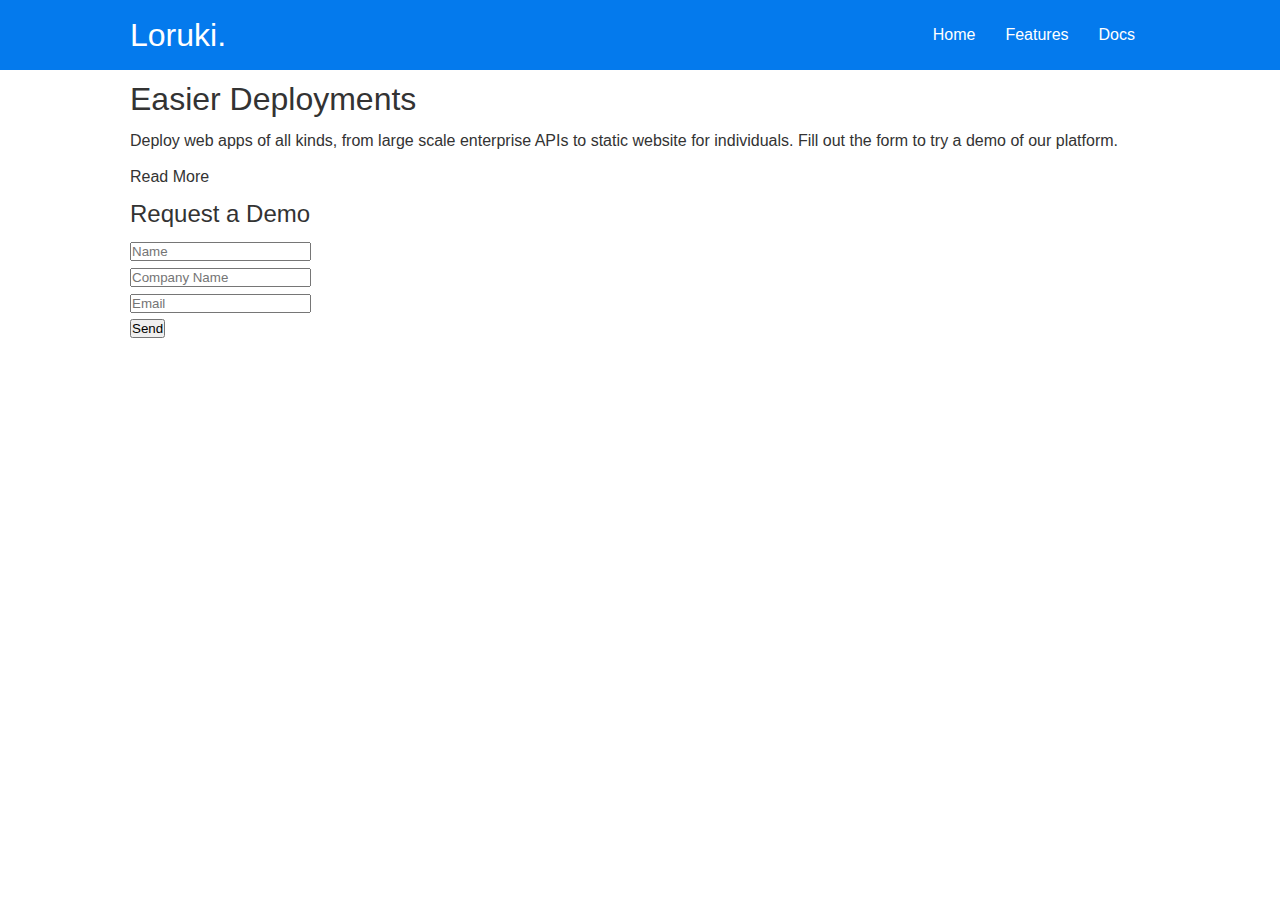
==== index.html @ 9edeaf39 "Add structure and text for showcase area" ====
<!doctype html>
<html lang="en">
<head>
    <meta charset="UTF-8">
    <meta name="viewport"
          content="width=device-width, user-scalable=no, initial-scale=1.0, maximum-scale=1.0, minimum-scale=1.0">
    <meta http-equiv="X-UA-Compatible" content="ie=edge">
    <link rel="stylesheet" href="css/style.css">
    <title>Loruki | Cloud Hosting For Everyone</title>
</head>
<body>
    <!--Navbar-->
    <div class="navbar">
        <div class="container flex">
            <h1 class="logo">Loruki.</h1>
            <nav>
                <ul>
                    <li><a href="index.html">Home</a></li>
                    <li><a href="feature.html">Features</a></li>
                    <li><a href="docs.html">Docs</a></li>
                </ul>
            </nav>
        </div>
    </div>

    <!--Showcase-->
    <section class="showcase">
        <div class="container grid">
            <div class="showcase-text">
                <h1>Easier Deployments</h1>
                <p>Deploy web apps of all kinds, from large scale enterprise APIs to static website for individuals.
                Fill out the form to try a demo of our platform.</p>
                <a href="features.html" class="btn bt-outline">Read More</a>
            </div>
            <div class="showcase-form card">
                <h2>Request a Demo</h2>
                <form>
                    <div class="form-control">
                        <label for="name"></label>
                        <input type="text" name="name" id="name" placeholder="Name" required>
                    </div>
                    <div class="form-control">
                        <label for="company"></label>
                        <input type="text" name="company" id="company" placeholder="Company Name" required>
                    </div>
                    <div class="form-control">
                        <label for="email"></label>
                        <input type="email" name="email" id="email" placeholder="Email" required>
                    </div>
                    <input type="submit" value="Send" class="btn btn-primary">
                </form>
            </div>
        </div>
    </section>
</body>
</html>
---- css/style.css ----
* {
    box-sizing: border-box;
    margin: 0;
    padding: 0;
}

body {
    font-family: Lato, sans-serif;
    color: #333;
    line-height: 1.6;
}

ul {
    list-style-type: none;
}

a {
    text-decoration: none;
    color: #333333;
}

h1, h2 {
    font-weight: 300;
    line-height: 1.2;
    margin: 10px 0;
}

p {
    margin: 10px 0;
}

img {
    width: 100%;
}

.navbar {
    background-color: #047aed;
    color: #ffffff;
    height: 70px;
}

.navbar .flex {
    display: flex;
    justify-content: space-between;
    align-items: center;
}

.navbar  ul {
    display: flex;
}

.navbar a {
    color: #ffffff;
    padding: 10px;
    margin: 0 5px;
}

.navbar a:hover {
    border-bottom: 2px solid #ffffff;
}

.container {
    max-width: 1100px;
    margin: 0 auto;
    overflow: auto;
    padding: 0 40px;
}

.flex {
    display: flex;
    justify-content: center;
    align-items: center;
    height: 100%;
}
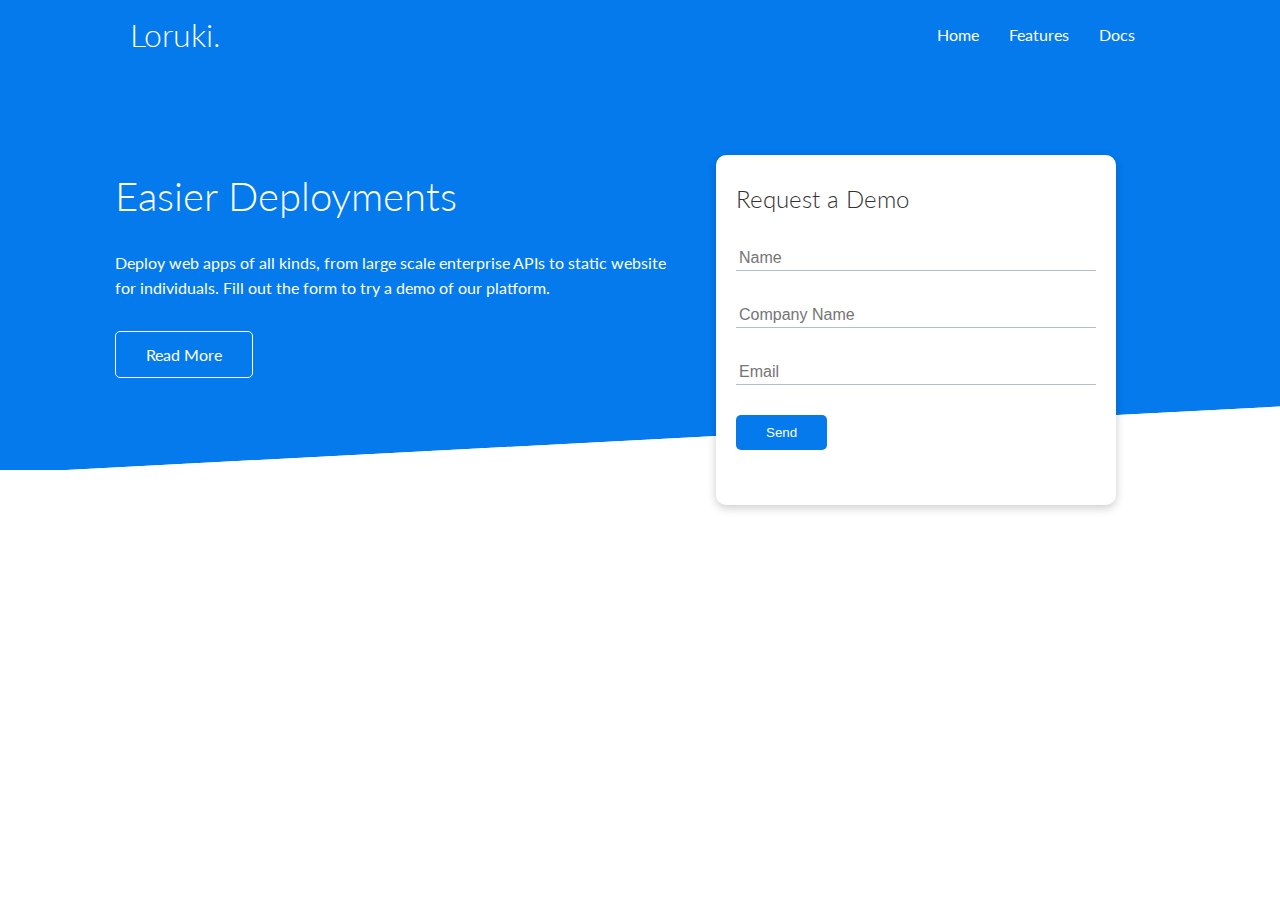
==== commit c4b09b6e: "Add styling for showcase area" ====
--- a/index.html
+++ b/index.html
@@ -30,7 +30,7 @@
                 <h1>Easier Deployments</h1>
                 <p>Deploy web apps of all kinds, from large scale enterprise APIs to static website for individuals.
                 Fill out the form to try a demo of our platform.</p>
-                <a href="features.html" class="btn bt-outline">Read More</a>
+                <a href="features.html" class="btn btn-outline">Read More</a>
             </div>
             <div class="showcase-form card">
                 <h2>Request a Demo</h2>
--- a/css/style.css
+++ b/css/style.css
@@ -1,3 +1,9 @@
+@import url('https://fonts.googleapis.com/css2?family=Lato:wght@300&display=swap');
+
+:root {
+    --primary-color: #047aed;
+}
+
 * {
     box-sizing: border-box;
     margin: 0;
@@ -5,7 +11,7 @@
 }
 
 body {
-    font-family: Lato, sans-serif;
+    font-family: 'Lato', sans-serif;
     color: #333;
     line-height: 1.6;
 }
@@ -33,8 +39,10 @@
     width: 100%;
 }
 
+/*Navbar styling*/
+
 .navbar {
-    background-color: #047aed;
+    background-color: var(--primary-color);
     color: #ffffff;
     height: 70px;
 }
@@ -59,11 +67,102 @@
     border-bottom: 2px solid #ffffff;
 }
 
+.showcase {
+    background-color: var(--primary-color);
+    height: 400px;
+    color: #ffffff;
+    position: relative;
+}
+
+.showcase h1 {
+    font-size: 40px;
+}
+
+.showcase p {
+    padding: 20px 0;
+}
+
+.showcase .grid {
+    grid-template-columns: 55% 45%;
+    gap: 30px;
+    overflow: visible;
+}
+
+.showcase-form {
+    position: relative;
+    top: 60px;
+    height: 350px;
+    width: 400px;
+    padding: 40px;
+    z-index: 100;
+}
+
+.showcase-form .form-control {
+    margin: 30px 0;
+}
+
+.showcase-form input[type="text"],
+.showcase-form input[type="email"] {
+    border: none;
+    border-bottom: 1px solid #b4becb;
+    width: 100%;
+    padding: 3px;
+    font-size: 16px;
+}
+
+.showcase-form input:focus {
+    outline: none;
+}
+
+.showcase::before,
+.showcase::after {
+    content:'';
+    position: absolute;
+    height: 100px;
+    bottom: -70px;
+    right: 0;
+    left: 0;
+    background-color: #ffffff;
+    transform: skewY(-3deg);
+    -webkit-transform: skewY(-3deg);
+    -moz-transform: skewY(-3deg);
+    -ms-transform: skewY(-3deg);
+}
+
+/*Utilities*/
 .container {
     max-width: 1100px;
     margin: 0 auto;
     overflow: auto;
     padding: 0 40px;
+}
+
+.card {
+    background-color: #ffffff;
+    color: #333333;
+    border-radius: 10px;
+    box-shadow: 0 3px 10px rgba(0, 0, 0, 0.2);
+    padding: 20px;
+    margin: 10px;
+}
+
+.btn {
+    display: inline-block;
+    padding: 10px 30px;
+    cursor: pointer;
+    background-color: var(--primary-color);
+    color: #ffffff;
+    border: none;
+    border-radius: 5px;
+}
+
+.btn-outline {
+    background-color: transparent;
+    border: 1px solid #ffffff;
+}
+
+.btn:hover {
+    transform: scale(0.98);
 }
 
 .flex {
@@ -72,3 +171,12 @@
     align-items: center;
     height: 100%;
 }
+
+.grid {
+    display: grid;
+    grid-template-columns: repeat(2, 1fr);
+    gap: 20px;
+    justify-content: center;
+    align-items: center;
+    height: 100%;
+}
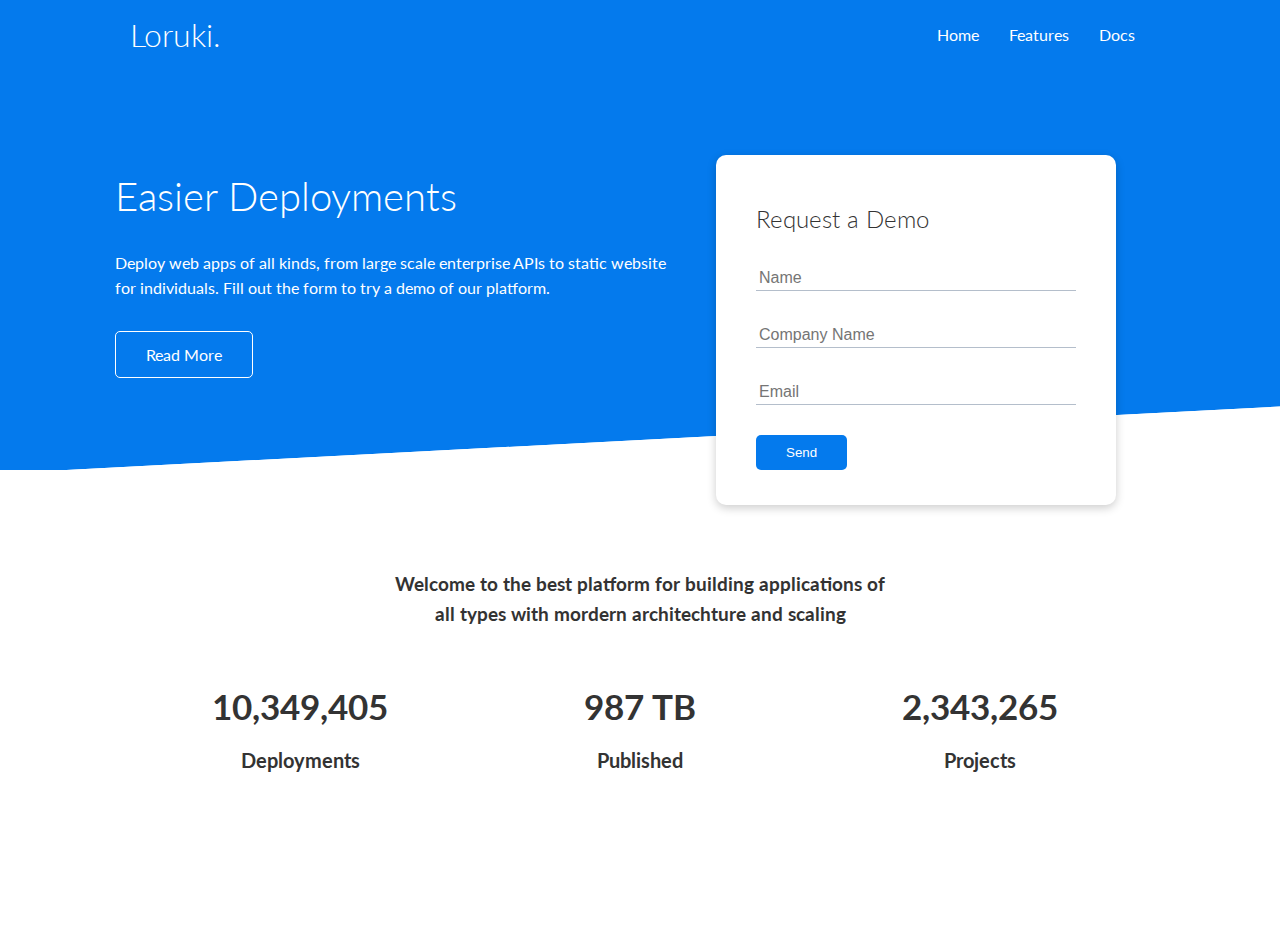
==== commit e9687644: "Add stats section structure and styling" ====
--- a/index.html
+++ b/index.html
@@ -5,6 +5,8 @@
     <meta name="viewport"
           content="width=device-width, user-scalable=no, initial-scale=1.0, maximum-scale=1.0, minimum-scale=1.0">
     <meta http-equiv="X-UA-Compatible" content="ie=edge">
+    <link rel="stylesheet" href="https://cdnjs.cloudflare.com/ajax/libs/font-awesome/6.1.1/css/all.min.css" integrity="sha512-KfkfwYDsLkIlwQp6LFnl8zNdLGxu9YAA1QvwINks4PhcElQSvqcyVLLD9aMhXd13uQjoXtEKNosOWaZqXgel0g==" crossorigin="anonymous" referrerpolicy="no-referrer" />
+    <link rel="stylesheet" href="css/utilities.css">
     <link rel="stylesheet" href="css/style.css">
     <title>Loruki | Cloud Hosting For Everyone</title>
 </head>
@@ -52,5 +54,33 @@
             </div>
         </div>
     </section>
+
+    <!--Stats-->
+    <section class="stats">
+        <div class="container">
+            <h3 class="stats-heading text-center my-1">
+                Welcome to the best platform for building applications of all types with mordern architechture and
+                scaling
+            </h3>
+
+            <div class="grid grid-3 text-center my-4">
+                <div>
+                    <i class="fas fa-server fa-3x"></i>
+                    <h3>10,349,405</h3>
+                    <p class="text-secondary">Deployments</p>
+                </div>
+                <div>
+                    <i class="fas fa-upload fa-3x"></i>
+                    <h3>987 TB</h3>
+                    <p class="text-secondary">Published</p>
+                </div>
+                <div>
+                    <i class="fas fa-project-diagram fa-3x"></i>
+                    <h3>2,343,265</h3>
+                    <p class="text-secondary">Projects</p>
+                </div>
+            </div>
+        </div>
+    </section>
 </body>
 </html>--- a/css/utilities.css
+++ b/css/utilities.css
@@ -0,0 +1,142 @@
+.container {
+    max-width: 1100px;
+    margin: 0 auto;
+    overflow: auto;
+    padding: 0 40px;
+}
+
+.card {
+    background-color: #ffffff;
+    color: #333333;
+    border-radius: 10px;
+    box-shadow: 0 3px 10px rgba(0, 0, 0, 0.2);
+    padding: 20px;
+    margin: 10px;
+}
+
+.btn {
+    display: inline-block;
+    padding: 10px 30px;
+    cursor: pointer;
+    background-color: var(--primary-color);
+    color: #ffffff;
+    border: none;
+    border-radius: 5px;
+}
+
+.btn-outline {
+    background-color: transparent;
+    border: 1px solid #ffffff;
+}
+
+.btn:hover {
+    transform: scale(0.98);
+}
+
+.text-center {
+    text-align: center;
+}
+
+.flex {
+    display: flex;
+    justify-content: center;
+    align-items: center;
+    height: 100%;
+}
+
+.grid {
+    display: grid;
+    grid-template-columns: repeat(2, 1fr);
+    gap: 20px;
+    justify-content: center;
+    align-items: center;
+    height: 100%;
+}
+
+.grid-3 {
+    grid-template-columns: repeat(3, 1fr);
+}
+
+/*Margin*/
+.my-1 {
+    margin: 1rem 0;
+}
+
+.my-2 {
+    margin: 1.5rem 0;
+}
+
+.my-3 {
+    margin: 2rem 0;
+}
+
+.my-4 {
+    margin: 3rem 0;
+}
+
+.my-5 {
+    margin: 4rem 0;
+}
+
+.m-1 {
+    margin: 1rem;
+}
+
+.m-2 {
+    margin: 1.5rem;
+}
+
+.m-3 {
+    margin: 2rem;
+}
+
+.m-4 {
+    margin: 3rem;
+}
+
+.m-5 {
+    margin: 4rem;
+}
+
+/*Padding*/
+.py-1 {
+    margin: 1rem;
+}
+
+.py-2 {
+    margin: 1.5rem;
+}
+
+.py-3 {
+    margin: 2rem;
+}
+
+.py-4 {
+    margin: 3rem;
+}
+
+.py-5 {
+    margin: 4rem;
+}
+
+.p-1 {
+    margin: 1rem;
+}
+
+.p-2 {
+    margin: 1.5rem;
+}
+
+.p-3 {
+    margin: 2rem;
+}
+
+.p-4 {
+    margin: 3rem;
+}
+
+.p-5 {
+    margin: 4rem;
+}
+
+
--- a/css/style.css
+++ b/css/style.css
@@ -129,54 +129,21 @@
     -ms-transform: skewY(-3deg);
 }
 
-/*Utilities*/
-.container {
-    max-width: 1100px;
-    margin: 0 auto;
-    overflow: auto;
-    padding: 0 40px;
+/*Stats*/
+.stats {
+    padding: 100px;
 }
 
-.card {
-    background-color: #ffffff;
-    color: #333333;
-    border-radius: 10px;
-    box-shadow: 0 3px 10px rgba(0, 0, 0, 0.2);
-    padding: 20px;
-    margin: 10px;
+.stats-heading {
+    max-width: 500px;
+    margin: auto;
 }
 
-.btn {
-    display: inline-block;
-    padding: 10px 30px;
-    cursor: pointer;
-    background-color: var(--primary-color);
-    color: #ffffff;
-    border: none;
-    border-radius: 5px;
+.stats .grid h3 {
+    font-size: 35px;
 }
 
-.btn-outline {
-    background-color: transparent;
-    border: 1px solid #ffffff;
+.stats .grid p {
+    font-size: 20px;
+    font-weight: bold;
 }
-
-.btn:hover {
-    transform: scale(0.98);
-}
-
-.flex {
-    display: flex;
-    justify-content: center;
-    align-items: center;
-    height: 100%;
-}
-
-.grid {
-    display: grid;
-    grid-template-columns: repeat(2, 1fr);
-    gap: 20px;
-    justify-content: center;
-    align-items: center;
-    height: 100%;
-}
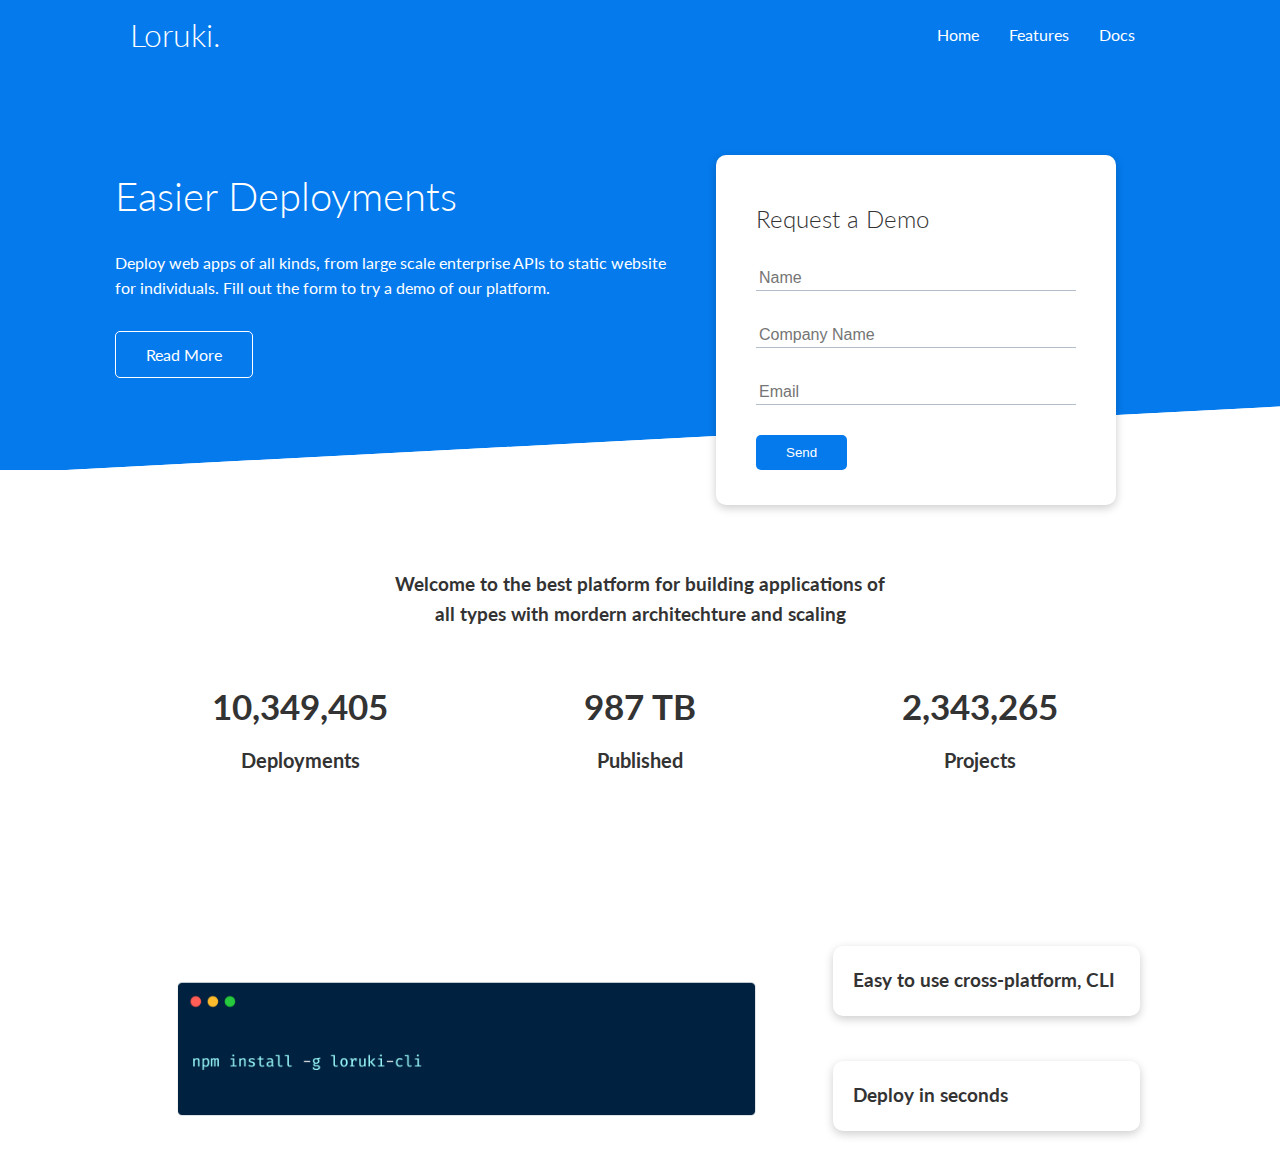
==== commit 86f7ba10: "Add CLI section structure and styling" ====
--- a/index.html
+++ b/index.html
@@ -82,5 +82,18 @@
             </div>
         </div>
     </section>
+
+    <!--CLI-->
+    <section class="cli">
+        <div class="container grid">
+            <img src="img/cli.png" alt="">
+            <div class="card">
+                <h3>Easy to use cross-platform, CLI</h3>
+            </div>
+            <div class="card">
+                <h3>Deploy in seconds</h3>
+            </div>
+        </div>
+    </section>
 </body>
 </html>--- a/css/style.css
+++ b/css/style.css
@@ -147,3 +147,14 @@
     font-size: 20px;
     font-weight: bold;
 }
+
+/*CLI*/
+.cli .grid {
+    grid-template-columns: repeat(3, 1fr);
+    grid-template-rows: repeat(2, 1fr);
+}
+
+.cli .grid > *:first-child {
+    grid-column: 1 / span 2;
+    grid-row: 1 / end;
+}
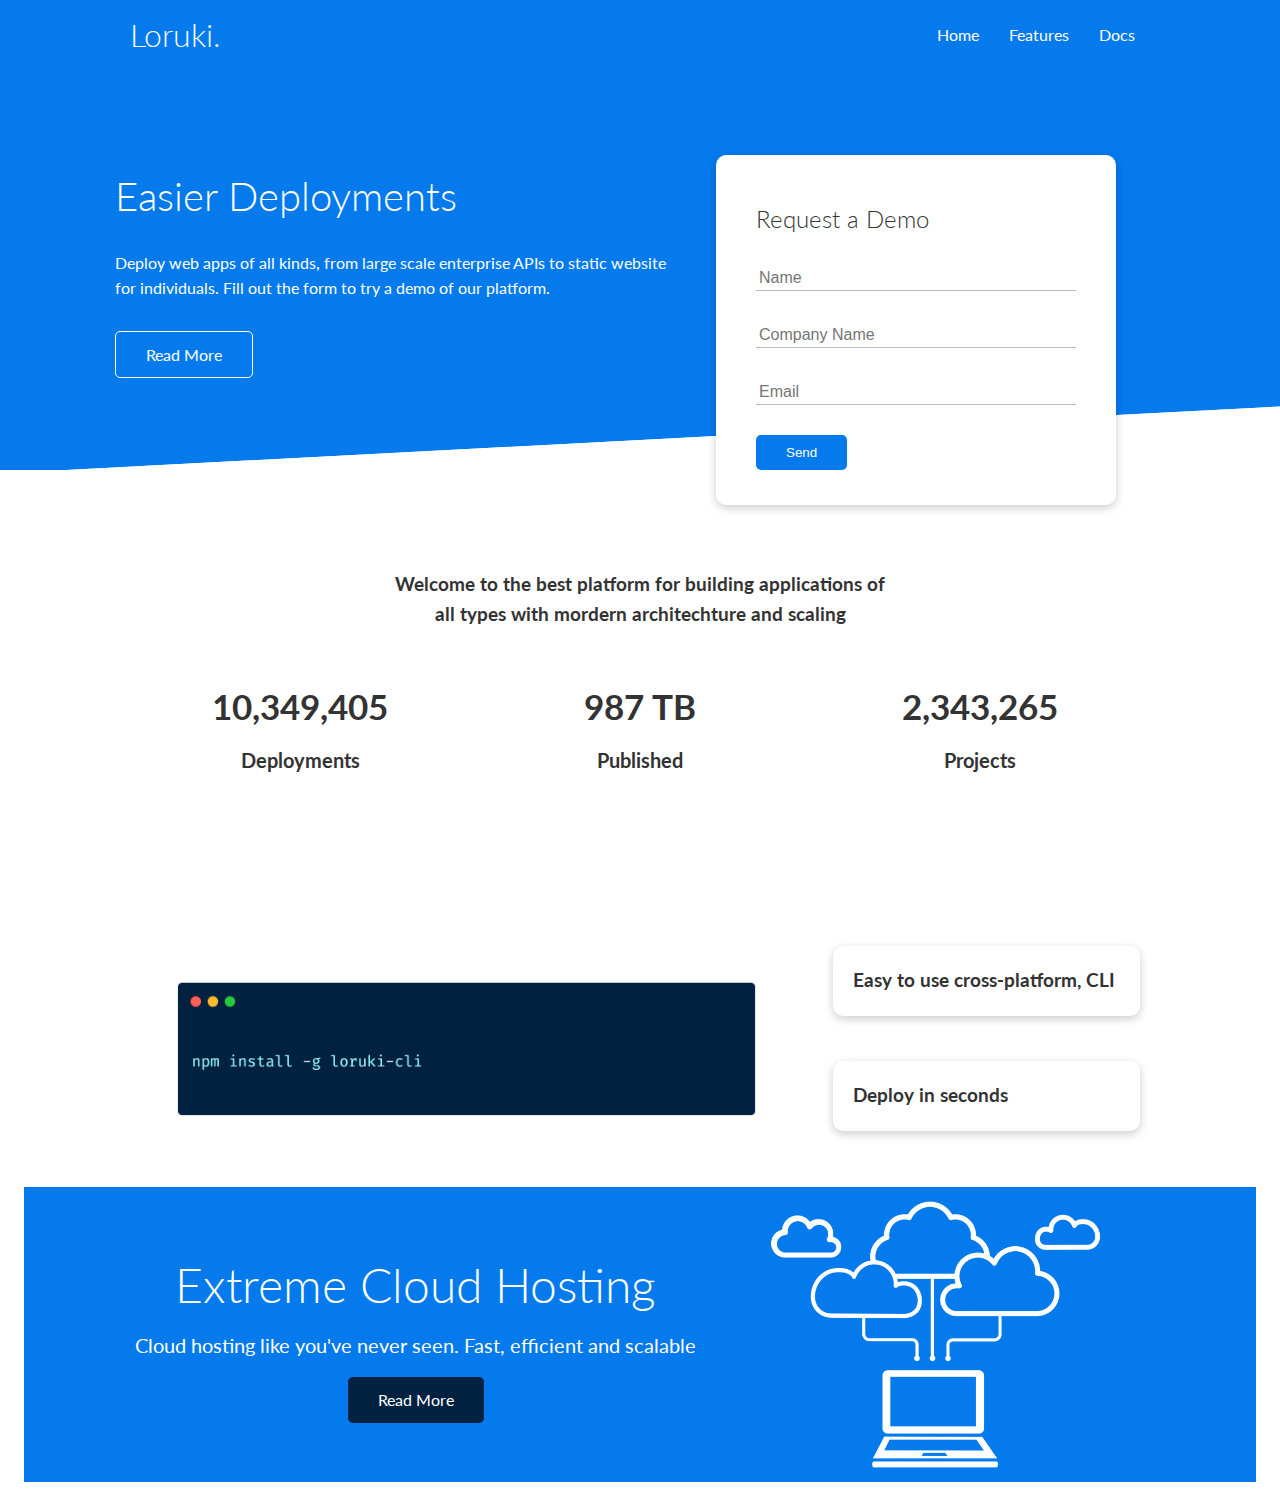
==== commit 60b1a86a: "Add structure and styling for cloud section" ====
--- a/index.html
+++ b/index.html
@@ -95,5 +95,17 @@
             </div>
         </div>
     </section>
+
+    <!--Cloud-->
+    <section class="cloud bg-primary my-2 py-2">
+        <div class="container grid">
+            <div class="text-center">
+                <h2 class="lg">Extreme Cloud Hosting</h2>
+                <p class="lead my-1">Cloud hosting like you've never seen. Fast, efficient and scalable</p>
+                <a href="features.html" class="btn btn-dark">Read More</a>
+            </div>
+            <img src="img/cloud.png" alt="">
+        </div>
+    </section>
 </body>
 </html>--- a/css/utilities.css
+++ b/css/utilities.css
@@ -31,6 +31,49 @@
 
 .btn:hover {
     transform: scale(0.98);
+}
+
+/*Background and colored buttons*/
+.bg-primary, .btn-primary {
+    background-color: var(--primary-color);
+    color: #ffffff;
+}
+
+.bg-secondary, .btn-secondary {
+    background-color: var(--secondary-color);
+    color: #ffffff;
+}
+
+.bg-dark, .btn-dark {
+    background-color: var(--dark-color);
+    color: #ffffff;
+}
+
+.bg-light, .btn-light {
+    background-color: var(--light-color);
+    color: #333333;
+}
+
+/*Text-sizes*/
+
+.lead {
+    font-size: 20px;
+}
+
+.sm {
+    font-size: 1rem;
+}
+
+.md {
+    font-size: 2rem;
+}
+
+.lg {
+    font-size: 3rem;
+}
+
+.xl {
+    font-size: 4rem;
 }
 
 .text-center {
@@ -138,5 +181,3 @@
 .p-5 {
     margin: 4rem;
 }
-
-
--- a/css/style.css
+++ b/css/style.css
@@ -2,6 +2,9 @@
 
 :root {
     --primary-color: #047aed;
+    --secondary-color: #1c3fa8;
+    --dark-color: #002240;
+    --light-color: #f4f4f4;
 }
 
 * {
@@ -158,3 +161,8 @@
     grid-column: 1 / span 2;
     grid-row: 1 / end;
 }
+
+/*Cloud*/
+.cloud .grid {
+    grid-template-columns: 4fr 3fr;
+}
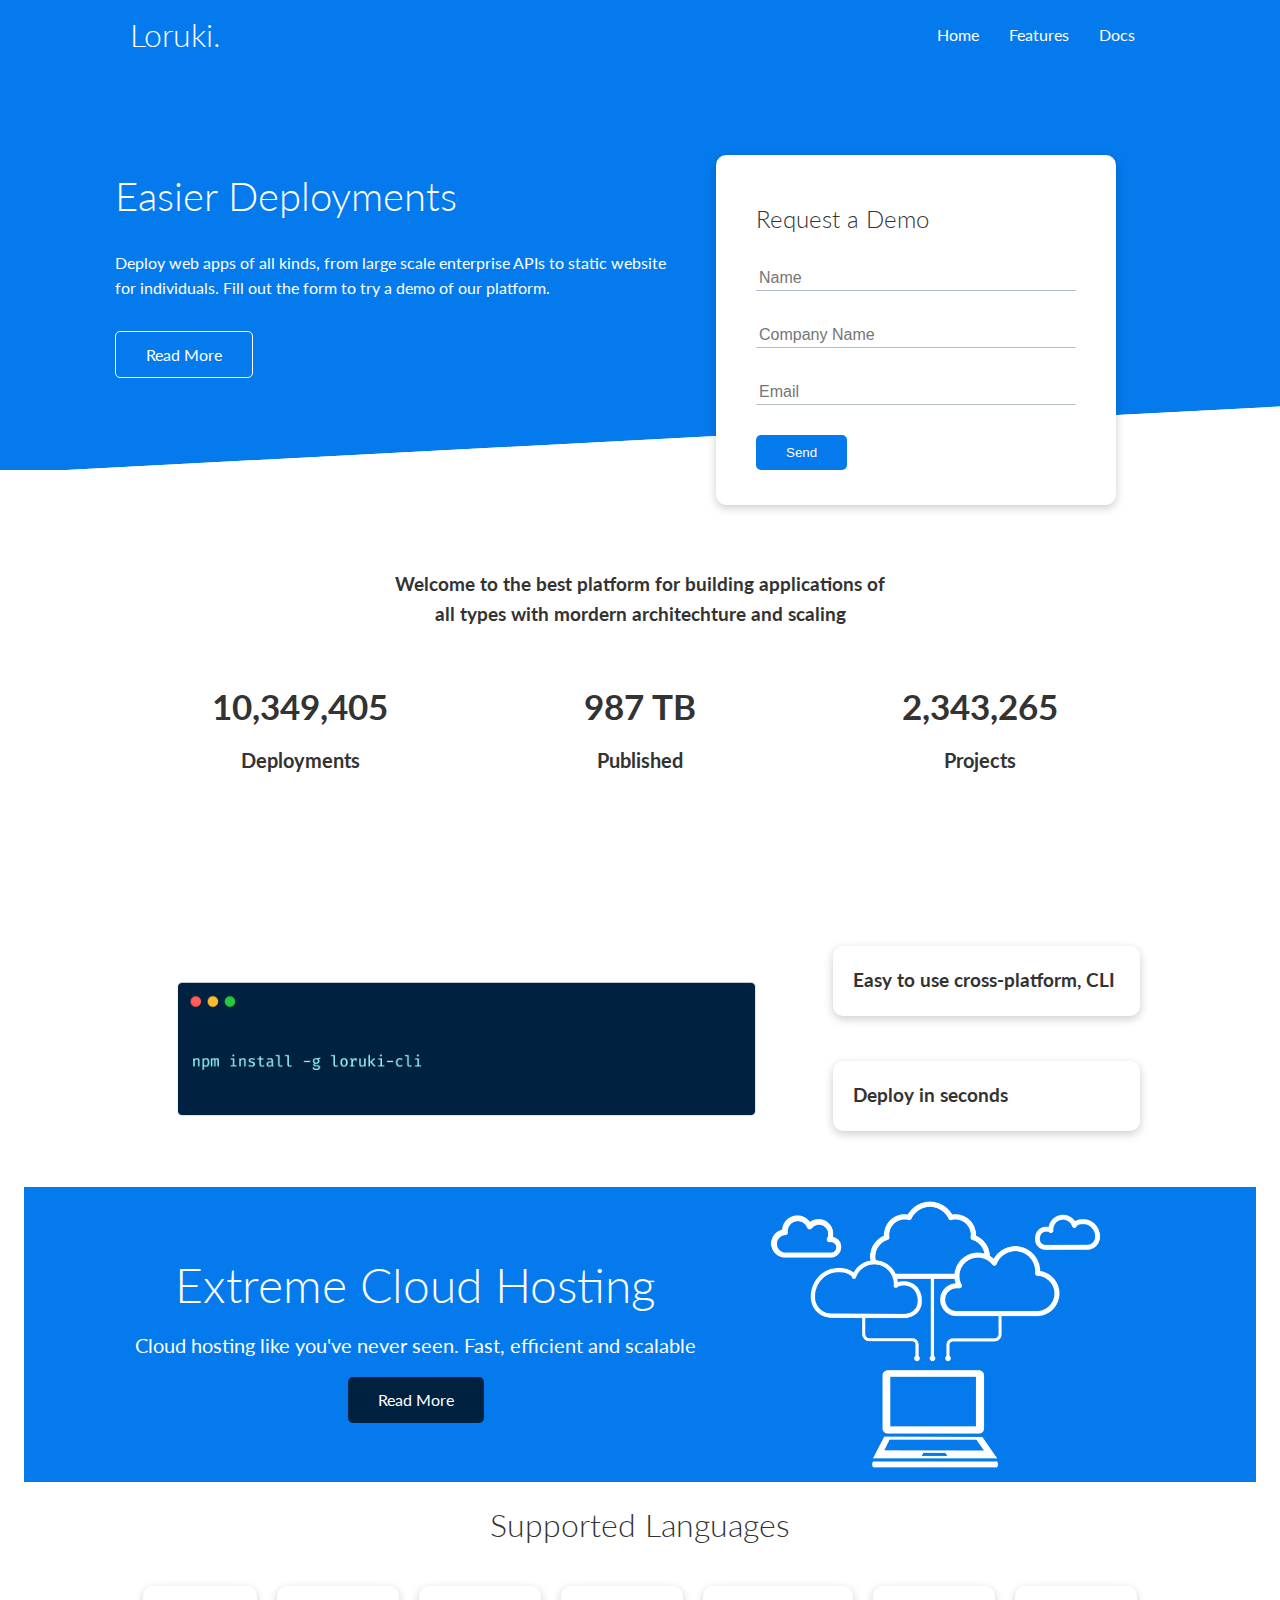
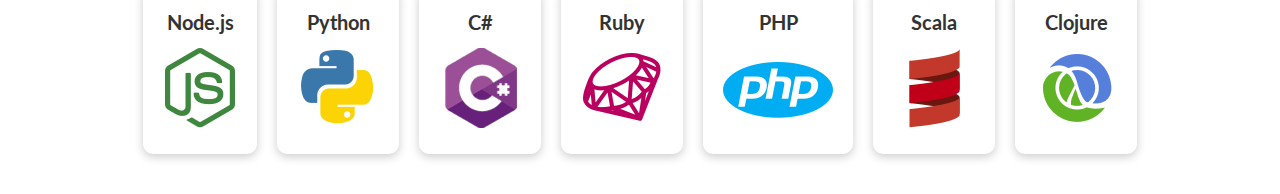
==== commit 0d1b9c14: "Add languages section structure and styling" ====
--- a/index.html
+++ b/index.html
@@ -107,5 +107,40 @@
             <img src="img/cloud.png" alt="">
         </div>
     </section>
+
+    <!--Languages-->
+    <section class="languages">
+        <h2 class="md text-center my-2">Supported Languages</h2>
+        <div class="container flex">
+            <div class="card">
+                <h4>Node.js</h4>
+                <img src="img/logos/node.png" alt="">
+            </div>
+            <div class="card">
+                <h4>Python</h4>
+                <img src="img/logos/python.png" alt="">
+            </div>
+            <div class="card">
+                <h4>C#</h4>
+                <img src="img/logos/csharp.png" alt="">
+            </div>
+            <div class="card">
+                <h4>Ruby</h4>
+                <img src="img/logos/ruby.png" alt="">
+            </div>
+            <div class="card">
+                <h4>PHP</h4>
+                <img src="img/logos/php.png" alt="">
+            </div>
+            <div class="card">
+                <h4>Scala</h4>
+                <img src="img/logos/scala.png" alt="">
+            </div>
+            <div class="card">
+                <h4>Clojure</h4>
+                <img src="img/logos/clojure.png" alt="">
+            </div>
+        </div>
+    </section>
 </body>
 </html>--- a/css/style.css
+++ b/css/style.css
@@ -166,3 +166,23 @@
 .cloud .grid {
     grid-template-columns: 4fr 3fr;
 }
+
+/*Languages*/
+.languages .flex {
+    flex-wrap: wrap;
+}
+
+.languages .card {
+    text-align: center;
+    margin: 18px 10px 40px;
+    transition: transform 0.2s ease-in;
+}
+
+.languages .card h4 {
+    font-size: 20px;
+    margin-bottom: 10px;
+}
+
+.languages .card:hover {
+    transform: translateY(-15px);
+}
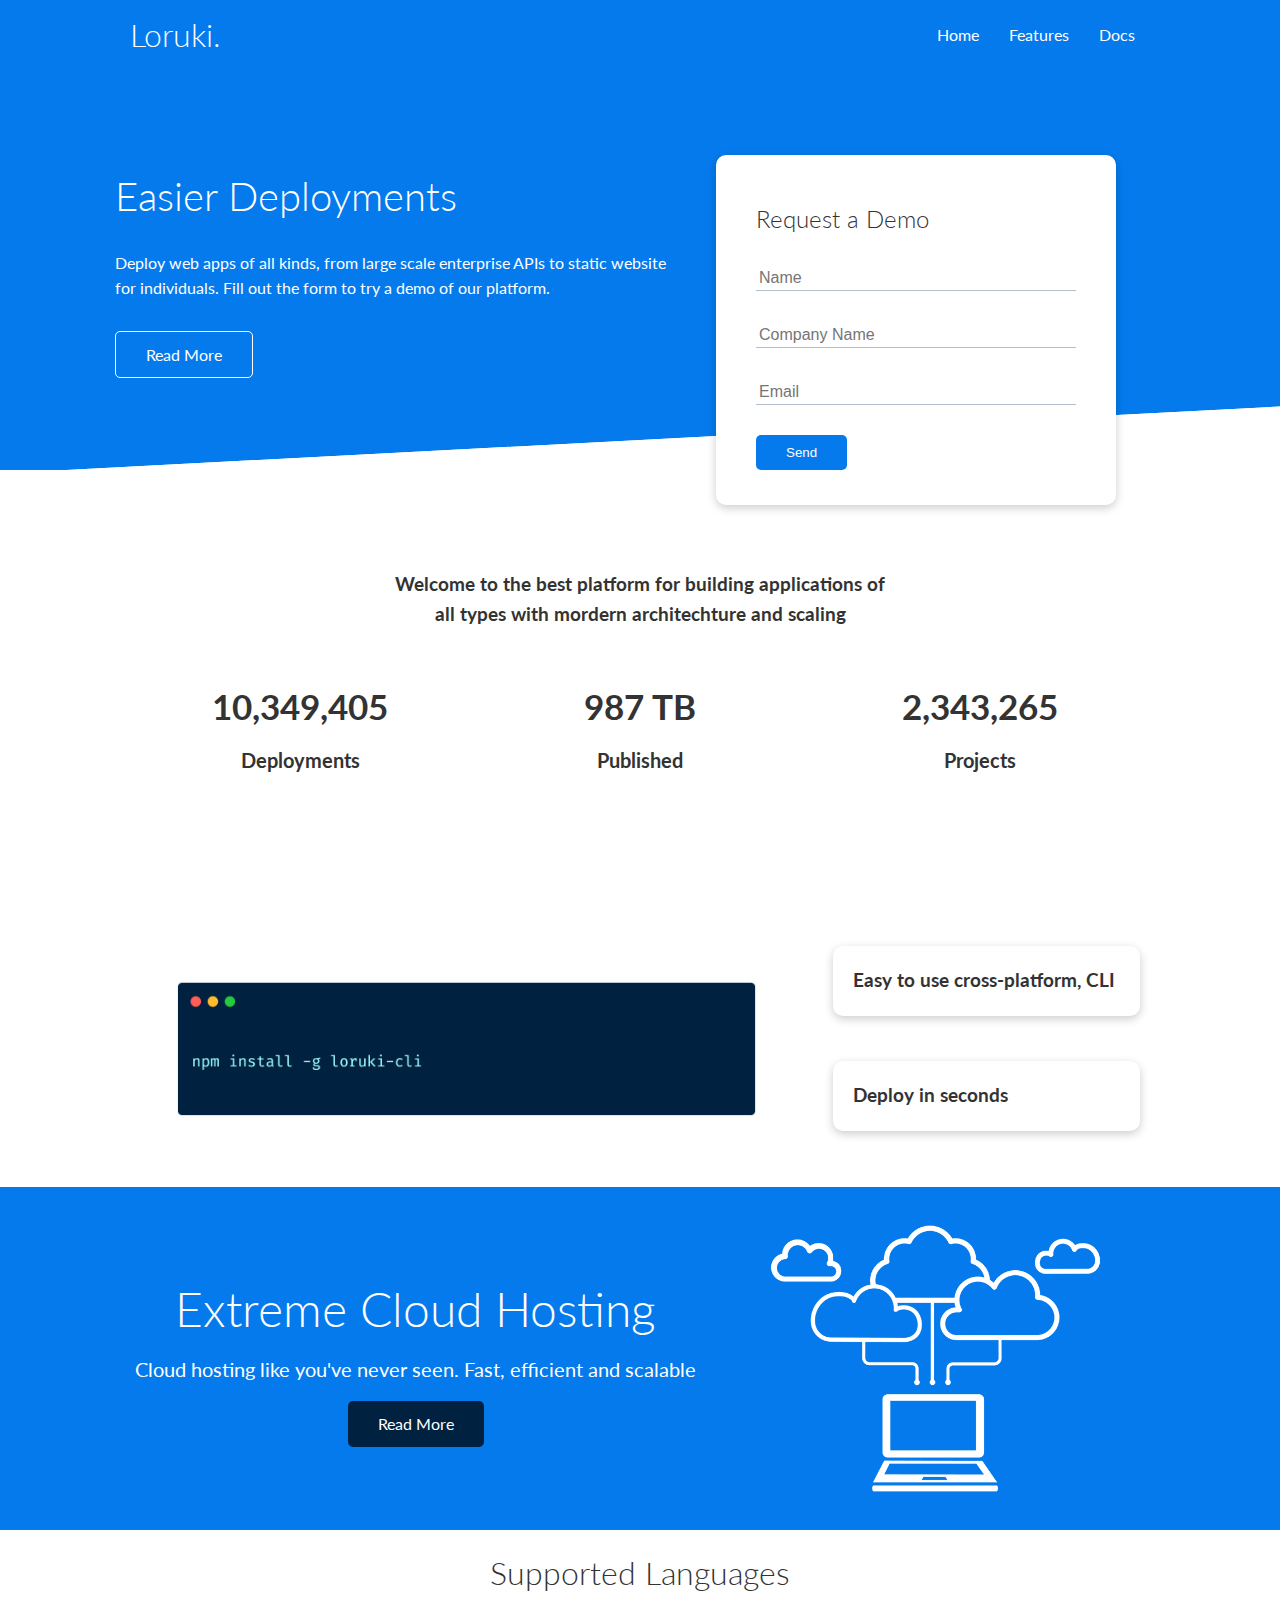
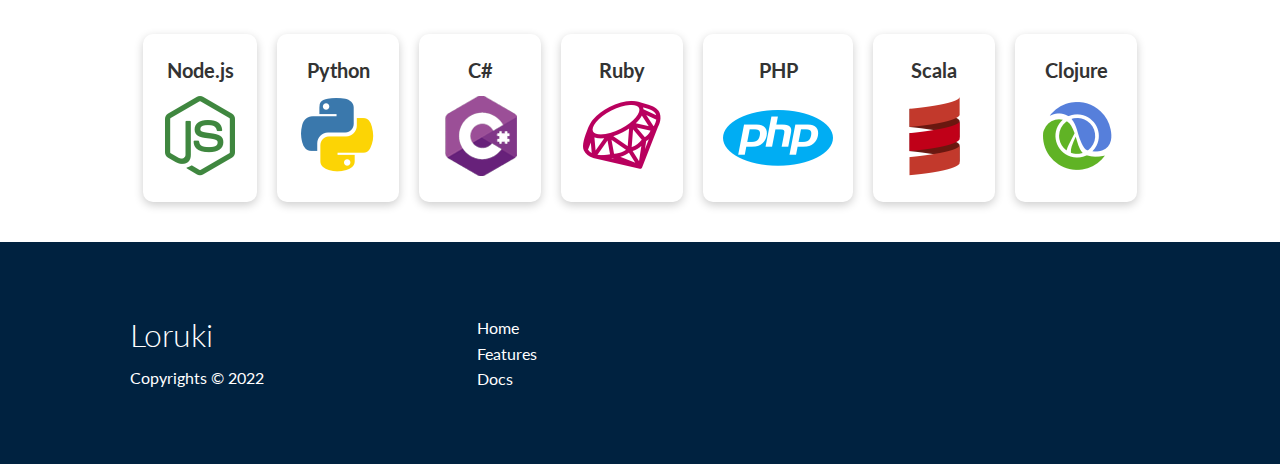
==== commit 15f8a4c5: "Add styling and structure for the footer section" ====
--- a/index.html
+++ b/index.html
@@ -142,5 +142,27 @@
             </div>
         </div>
     </section>
+
+    <footer class="footer bg-dark py-5">
+        <div class="container grid grid-3">
+            <div>
+                <h1>Loruki</h1>
+                <p>Copyrights &copy; 2022</p>
+            </div>
+            <nav>
+                <ul>
+                    <li><a href="index.html">Home</a></li>
+                    <li><a href="features.html">Features</a></li>
+                    <li><a href="docs.html">Docs</a></li>
+                </ul>
+            </nav>
+            <div class="social">
+                <a href="https://github.com/0-th"><i class="fab fa-github fa-2x"></i></a>
+                <a href="#"><i class="fab fa-facebook fa-2x"></i></a>
+                <a href="#"><i class="fab fa-instagram fa-2x"></i></a>
+                <a href="https://twitter.com/its_zer0th"><i class="fab fa-twitter fa-2x"></i></a>
+            </div>
+        </div>
+    </footer>
 </body>
 </html>--- a/css/utilities.css
+++ b/css/utilities.css
@@ -52,6 +52,15 @@
 .bg-light, .btn-light {
     background-color: var(--light-color);
     color: #333333;
+}
+
+.bg-primary a,
+.btn-primary a,
+.bg-secondary a,
+.btn-secondary a,
+.bg-dark a,
+.btn-dark a {
+    color: #ffffff;
 }
 
 /*Text-sizes*/
@@ -143,23 +152,23 @@
 
 /*Padding*/
 .py-1 {
-    margin: 1rem;
+    padding: 1rem;
 }
 
 .py-2 {
-    margin: 1.5rem;
+    padding: 1.5rem;
 }
 
 .py-3 {
-    margin: 2rem;
+    padding: 2rem;
 }
 
 .py-4 {
-    margin: 3rem;
+    padding: 3rem;
 }
 
 .py-5 {
-    margin: 4rem;
+    padding: 4rem;
 }
 
 .p-1 {
--- a/css/style.css
+++ b/css/style.css
@@ -186,3 +186,8 @@
 .languages .card:hover {
     transform: translateY(-15px);
 }
+
+/*Footer*/
+.footer .social a {
+    margin: 0 10px;
+}
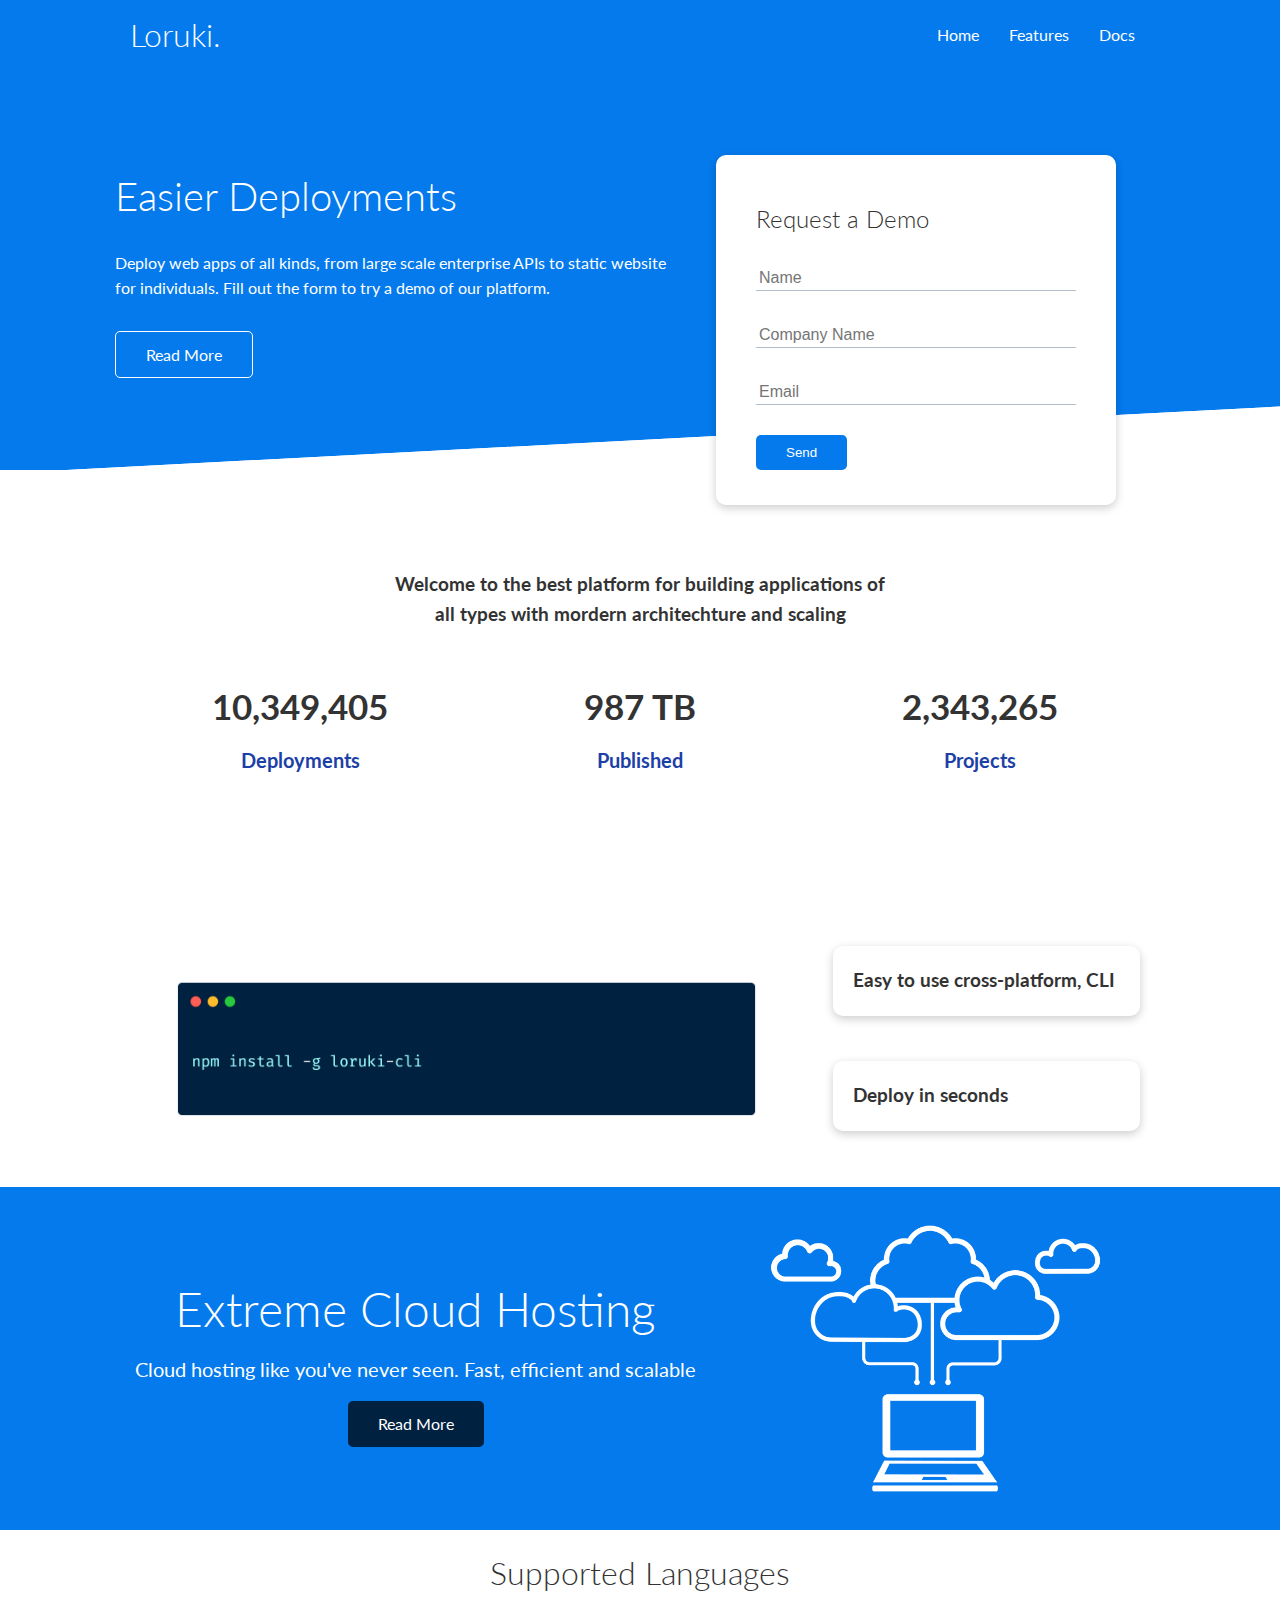
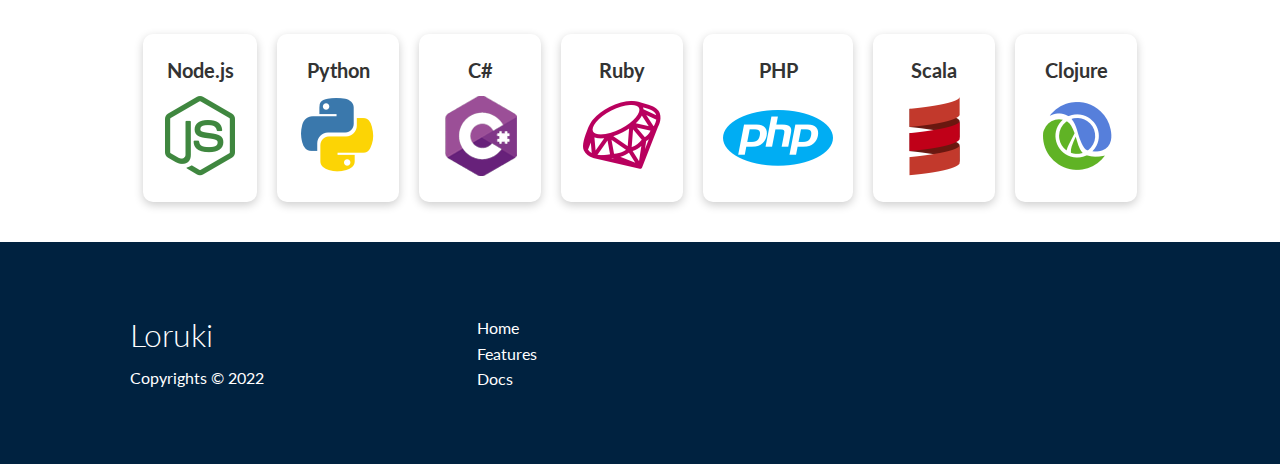
==== commit 8b0b811b: "Fix broken features page link" ====
--- a/index.html
+++ b/index.html
@@ -18,7 +18,7 @@
             <nav>
                 <ul>
                     <li><a href="index.html">Home</a></li>
-                    <li><a href="feature.html">Features</a></li>
+                    <li><a href="features.html">Features</a></li>
                     <li><a href="docs.html">Docs</a></li>
                 </ul>
             </nav>
@@ -165,4 +165,4 @@
         </div>
     </footer>
 </body>
-</html>+</html>
--- a/css/utilities.css
+++ b/css/utilities.css
@@ -63,6 +63,25 @@
     color: #ffffff;
 }
 
+/*Text-colors*/
+
+.text-primary {
+    color: var(--primary-color);
+}
+
+.text-secondary {
+    color: var(--secondary-color);
+}
+
+.text-dark {
+    color: var(--dark-color);
+}
+
+.text-light {
+    color: var(--light-color);
+}
+
+
 /*Text-sizes*/
 
 .lead {
@@ -87,6 +106,28 @@
 
 .text-center {
     text-align: center;
+}
+
+/*Alert*/
+.alert {
+    background-color: var(--light-color);
+    padding: 10px 20px;
+    font-weight: bold;
+    margin: 15px 0;
+}
+
+.alert i {
+    margin-right: 10px;
+}
+
+.alert-success {
+    background-color: var(--success-color);
+    color: #ffffff;
+}
+
+.alert-error {
+    background-color: var(--error-color);
+    color: #ffffff;
 }
 
 .flex {
--- a/css/style.css
+++ b/css/style.css
@@ -5,6 +5,8 @@
     --secondary-color: #1c3fa8;
     --dark-color: #002240;
     --light-color: #f4f4f4;
+    --success-color: #5cb85c;
+    --error-color: #d9534f;
 }
 
 * {
@@ -89,6 +91,10 @@
     grid-template-columns: 55% 45%;
     gap: 30px;
     overflow: visible;
+}
+
+.showcase-text {
+    animation: SlideInFromLeft 1s ease-in;
 }
 
 .showcase-form {
@@ -98,6 +104,7 @@
     width: 400px;
     padding: 40px;
     z-index: 100;
+    animation: SlideInFromRight 1s ease-in;
 }
 
 .showcase-form .form-control {
@@ -135,6 +142,7 @@
 /*Stats*/
 .stats {
     padding: 100px;
+    animation: SlideInFromBottom 1s ease-in;
 }
 
 .stats-heading {
@@ -187,7 +195,171 @@
     transform: translateY(-15px);
 }
 
+/*Features*/
+.features-head img,
+.docs-head img {
+    width: 200px;
+    justify-self: flex-end;
+}
+
+.features-sub-head img {
+    width: 300px;
+    justify-self: flex-end;
+}
+
+.features-main .card > i {
+    margin-right: 20px;
+}
+
+.features-main .grid {
+    padding: 30px;
+}
+
+.features-main .grid > *:first-child {
+    grid-column: 1 / span 3;
+}
+
+.features-main .grid > *:nth-child(2) {
+    grid-column: 1 / span 2;
+}
+
+.docs-main h3 {
+    margin: 20px 0;
+}
+
+.docs-main .grid {
+    grid-template-columns: 1fr 2fr;
+    align-items: flex-start;
+}
+
+.docs-main nav li {
+    font-size: 17px;
+    padding-bottom: 5px;
+    margin-bottom: 5px;
+    border-bottom: 1px #ccc solid;
+}
+
+.docs-main a:hover {
+    font-weight: bold;
+}
+
+code, pre {
+    background-color: #333333;
+    color: #ffffff;
+    height: 70px;
+}
+
 /*Footer*/
 .footer .social a {
     margin: 0 10px;
 }
+
+/*Animations*/
+@keyframes SlideInFromLeft {
+    0% {
+        transform: translateX(-100%);
+    }
+
+    100% {
+        transform: translateX(0);
+    }
+}
+
+@keyframes SlideInFromRight {
+    0% {
+        transform: translateX(100%);
+    }
+
+    100% {
+        transform: translateX(0);
+    }
+}
+
+@keyframes SlideInFromTop {
+    0% {
+        transform: translateY(-100%);
+    }
+
+    100% {
+        transform: translateX(0);
+    }
+}
+
+@keyframes SlideInFromBottom {
+    0% {
+        transform: translateY(100%);
+    }
+
+    100% {
+        transform: translateX(0);
+    }
+}
+
+/*Tablets and under*/
+@media (max-width: 768px) {
+    .grid,
+    .showcase .grid,
+    .stats .grid,
+    .cli .grid,
+    .cloud .grid,
+    .features-main .grid,
+    .docs-main .grid {
+        grid-template-columns: 1fr;
+        grid-template-rows: 1fr;
+    }
+
+    .showcase {
+        height: auto;
+    }
+
+    .showcase-text {
+        text-align: center;
+        margin-top: 40px;
+        animation: SlideInFromTop 1s ease-in;
+    }
+
+    .showcase-form {
+        justify-self: center;
+        margin: auto;
+        animation: SlideInFromBottom 1s ease-in;
+    }
+
+    .cli .grid > *:first-child {
+        grid-column: 1;
+        grid-row: 1;
+    }
+
+    .features-head,
+    .docs-head,
+    .features-sub-head {
+     git status   text-align: center;
+    }
+
+    .features-head img,
+    .docs-head img,
+    .features-sub-head img {
+        justify-self: center;
+    }
+
+    .features-main .grid > *:first-child,
+    .features-main .grid > *:nth-child(2) {
+        grid-column: 1;
+    }
+
+}
+
+/*Mobile*/
+@media (max-width: 500px) {
+    .navbar {
+        height: 110px;
+    }
+
+    .navbar .flex {
+        flex-direction: column;
+    }
+
+    .navbar ul {
+        padding: 10px;
+        background-color: rgba(0, 0, 0, 0.1);
+    }
+}
